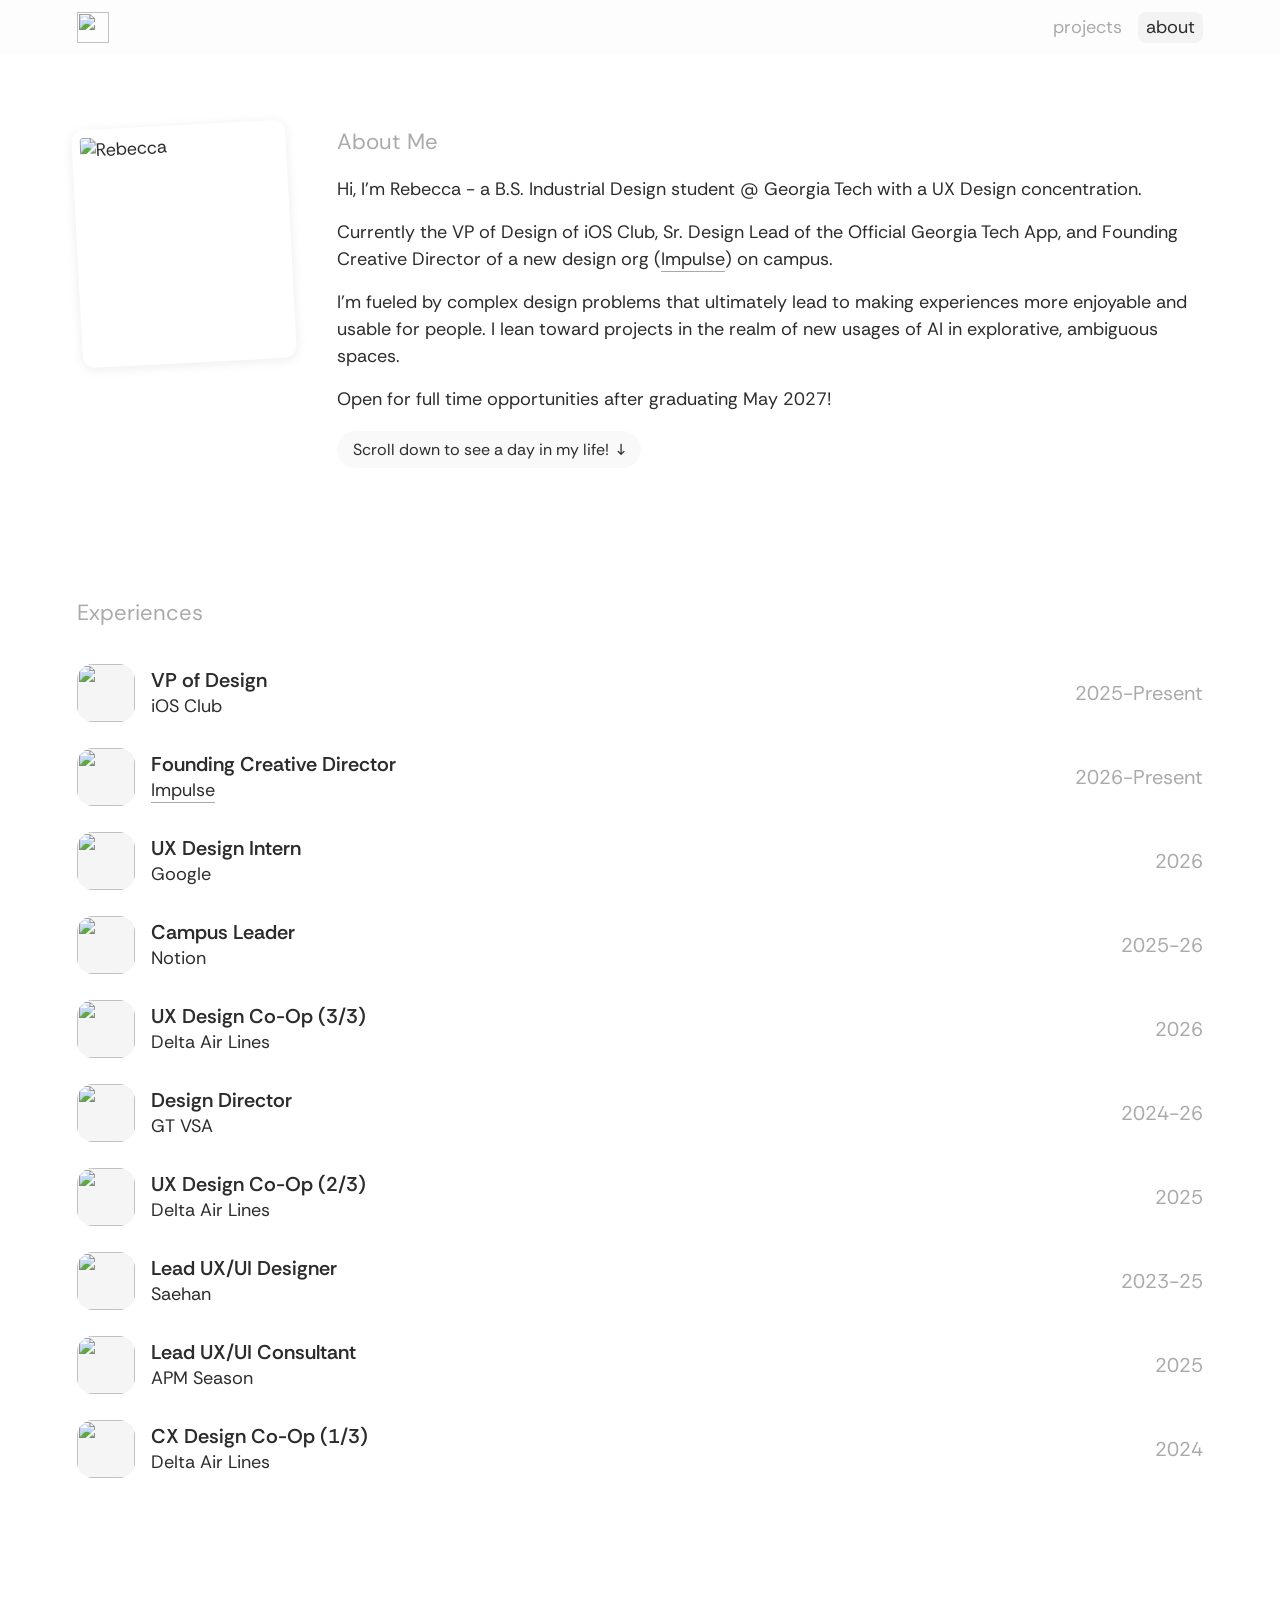
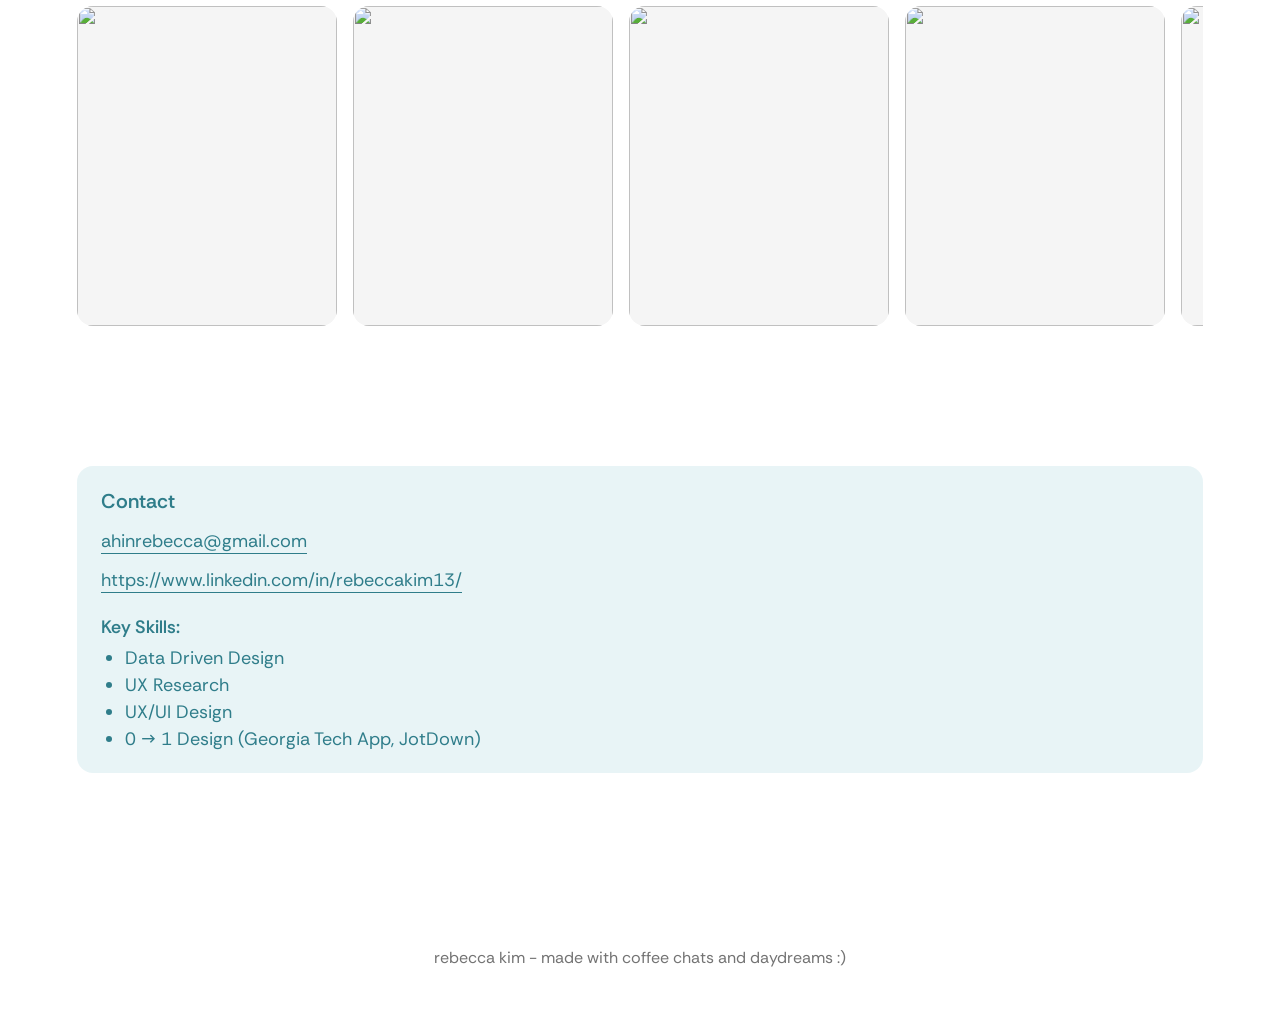
==== about.html @ 2a3395dc "Shared design system: DESIGN.md, projects.js, case study polish - DESIGN.md documents tokens, compon" ====
<!doctype html>
<html lang="en">
<head>
  <meta charset="utf-8">
  <meta name="viewport" content="width=device-width, initial-scale=1">
  <title>About — Rebecca Kim</title>
  <meta name="description" content="About Rebecca Kim, a B.S. Industrial Design student at Georgia Tech with a UX Design concentration.">
  <link rel="preconnect" href="https://fonts.googleapis.com">
  <link rel="preconnect" href="https://fonts.gstatic.com" crossorigin>
  <link href="https://fonts.googleapis.com/css2?family=Rethink+Sans:wght@400;600&display=swap" rel="stylesheet">
  <link rel="icon" type="image/png" href="assets/images/favicon.png">
  <link rel="apple-touch-icon" href="assets/images/apple-touch-icon.png">
  <link rel="stylesheet" href="styles.css">
</head>
<body>
  <div class="page">
    <header class="nav">
      <div class="nav__inner">
        <a class="nav__logo" href="index.html" aria-label="Rebecca Kim, home">
          <img src="https://framerusercontent.com/images/XBsXSZw0ROfDt5HvyOhJeNhivo.png" alt="" width="32" height="31">
        </a>
        <nav aria-label="Primary">
          <ul class="nav__links">
            <li><a href="index.html#work">projects</a></li>
            <li><a href="about.html" aria-current="page">about</a></li>
          </ul>
        </nav>
      </div>
    </header>

    <main class="about container">
      <section class="about__intro">
        <figure class="polaroid">
          <img src="https://framerusercontent.com/images/y9ohW9xRHXg3n1Er9cd0fUKkvY.jpeg?scale-down-to=512" alt="Rebecca" width="198" height="222">
        </figure>
        <div class="about__text">
          <h1 class="eyebrow">About Me</h1>
          <div>
            <p>Hi, I'm Rebecca - a B.S. Industrial Design student @ Georgia Tech with a UX Design concentration.</p>
            <p>Currently the VP of Design of iOS Club, Sr. Design Lead of the Official Georgia Tech App, and Founding Creative Director of a new design org (<a href="https://www.linkedin.com/company/impulsegt/" target="_blank" rel="noopener">Impulse</a>) on campus.</p>
            <p>I'm fueled by complex design problems that ultimately lead to making experiences more enjoyable and usable for people. I lean toward projects in the realm of new usages of AI in explorative, ambiguous spaces.</p>
            <p>Open for full time opportunities after graduating May 2027!</p>
          </div>
          <a class="button" href="#day-in-life">Scroll down to see a day in my life! <span aria-hidden="true">↓</span></a>
        </div>
      </section>

      <section class="experiences" aria-labelledby="exp-title">
        <h2 class="eyebrow" id="exp-title">Experiences</h2>
        <ul>
          <li class="exp">
            <div class="exp__main">
              <img class="exp__logo" src="https://framerusercontent.com/images/70BlKTKE3ydlmJNklCCOYGgwbI.png?scale-down-to=256" alt="">
              <div><p class="exp__role">VP of Design</p><p class="exp__org">iOS Club</p></div>
            </div>
            <span class="exp__date">2025-Present</span>
          </li>
          <li class="exp">
            <div class="exp__main">
              <img class="exp__logo" src="https://framerusercontent.com/images/kFNToleYaRUHGmcXbuwetHbXNxs.png?scale-down-to=256" alt="">
              <div><p class="exp__role">Founding Creative Director</p><p class="exp__org"><a href="https://www.linkedin.com/company/impulsegt/" target="_blank" rel="noopener">Impulse</a></p></div>
            </div>
            <span class="exp__date">2026-Present</span>
          </li>
          <li class="exp">
            <div class="exp__main">
              <img class="exp__logo" src="https://framerusercontent.com/images/6eVKuMI6WCMFmQds8gMvXGkOw.png?scale-down-to=256" alt="">
              <div><p class="exp__role">UX Design Intern</p><p class="exp__org">Google</p></div>
            </div>
            <span class="exp__date">2026</span>
          </li>
          <li class="exp">
            <div class="exp__main">
              <img class="exp__logo" src="https://framerusercontent.com/images/wsQrAGjzXVJj0ZinyUL0kzwy4I8.png?scale-down-to=256" alt="">
              <div><p class="exp__role">Campus Leader</p><p class="exp__org">Notion</p></div>
            </div>
            <span class="exp__date">2025-26</span>
          </li>
          <li class="exp">
            <div class="exp__main">
              <img class="exp__logo" src="https://framerusercontent.com/images/eBHr0hqcK4Rluz2xVKWvNsyj7ao.png?scale-down-to=256" alt="">
              <div><p class="exp__role">UX Design Co-Op (3/3)</p><p class="exp__org">Delta Air Lines</p></div>
            </div>
            <span class="exp__date">2026</span>
          </li>
          <li class="exp">
            <div class="exp__main">
              <img class="exp__logo" src="https://framerusercontent.com/images/XuoQHkozoSWG7p3ABhR650bPGU.png?scale-down-to=256" alt="">
              <div><p class="exp__role">Design Director</p><p class="exp__org">GT VSA</p></div>
            </div>
            <span class="exp__date">2024-26</span>
          </li>
          <li class="exp">
            <div class="exp__main">
              <img class="exp__logo" src="https://framerusercontent.com/images/eBHr0hqcK4Rluz2xVKWvNsyj7ao.png?scale-down-to=256" alt="">
              <div><p class="exp__role">UX Design Co-Op (2/3)</p><p class="exp__org">Delta Air Lines</p></div>
            </div>
            <span class="exp__date">2025</span>
          </li>
          <li class="exp">
            <div class="exp__main">
              <img class="exp__logo" src="https://framerusercontent.com/images/1rfb194M3nihy2h2GABj5ya7Ts.png?scale-down-to=256" alt="">
              <div><p class="exp__role">Lead UX/UI Designer</p><p class="exp__org">Saehan</p></div>
            </div>
            <span class="exp__date">2023-25</span>
          </li>
          <li class="exp">
            <div class="exp__main">
              <img class="exp__logo" src="https://framerusercontent.com/images/z1178emxqWOEN9DNingVRxkypI.png?scale-down-to=256" alt="">
              <div><p class="exp__role">Lead UX/UI Consultant</p><p class="exp__org">APM Season</p></div>
            </div>
            <span class="exp__date">2025</span>
          </li>
          <li class="exp">
            <div class="exp__main">
              <img class="exp__logo" src="https://framerusercontent.com/images/eBHr0hqcK4Rluz2xVKWvNsyj7ao.png?scale-down-to=256" alt="">
              <div><p class="exp__role">CX Design Co-Op (1/3)</p><p class="exp__org">Delta Air Lines</p></div>
            </div>
            <span class="exp__date">2024</span>
          </li>
        </ul>
      </section>

      <section class="life" id="day-in-life" aria-label="A day in my life">
        <div class="life__strip" tabindex="0" role="group" aria-label="Photos from a day in my life">
          <img src="https://framerusercontent.com/images/18H8wS7YmR68CNRlAGMmx2eP4Fg.jpg?scale-down-to=512" alt="" loading="lazy">
          <img src="https://framerusercontent.com/images/uJRLXQD04hEh5dAMK3tw1twkfM.jpg?scale-down-to=512" alt="" loading="lazy">
          <img src="https://framerusercontent.com/images/TndrQvmIZlucp9RM9jmdUYzDNw.jpg?scale-down-to=512" alt="" loading="lazy">
          <img src="https://framerusercontent.com/images/PWVy8u7dDQx7FLiJnNgm79QBY.jpg?scale-down-to=512" alt="" loading="lazy">
          <img src="https://framerusercontent.com/images/UomrsIgkvx9oy2ygeUFKwm2o3K4.jpg?scale-down-to=512" alt="" loading="lazy">
          <img src="https://framerusercontent.com/images/NxGORJ8ilSqSblQ1f81v9nLsMc.jpg?scale-down-to=512" alt="" loading="lazy">
          <img src="https://framerusercontent.com/images/mBVhoBRy7ScnXDvm6bH3IaAfrHY.jpg?scale-down-to=512" alt="" loading="lazy">
          <img src="https://framerusercontent.com/images/BNz6TUyFw8vs03XsracgMjwpHRE.jpg?scale-down-to=512" alt="" loading="lazy">
          <img src="https://framerusercontent.com/images/hFF1vz2aQjY8RWn8q4akLiOKg.jpg?scale-down-to=512" alt="" loading="lazy">
          <img src="https://framerusercontent.com/images/E4bLpVvu1w4BmHiv9GD90fAOgc.jpg?scale-down-to=512" alt="" loading="lazy">
        </div>
      </section>

      <section class="contact" aria-labelledby="contact-title">
        <h2 id="contact-title">Contact</h2>
        <p><a href="mailto:ahinrebecca@gmail.com">ahinrebecca@gmail.com</a></p>
        <p><a href="https://www.linkedin.com/in/rebeccakim13/" target="_blank" rel="noopener">https://www.linkedin.com/in/rebeccakim13/</a></p>
        <div class="contact__skills">
          <strong>Key Skills:</strong>
          <ul>
            <li>Data Driven Design</li>
            <li>UX Research</li>
            <li>UX/UI Design</li>
            <li>0 → 1 Design (Georgia Tech App, JotDown)</li>
          </ul>
        </div>
      </section>
    </main>

    <footer class="footer">rebecca kim - made with coffee chats and daydreams :)</footer>
  </div>
</body>
</html>
---- styles.css ----
/* kimrebecca.com — static rebuild
   Design tokens carried over from the Framer design system. */

:root {
  /* neutrals */
  --primary: rgb(44, 44, 44);
  --secondary: rgb(115, 115, 115);
  --disabled: rgb(170, 170, 170);
  --surface: #f5f5f5;
  --card: rgba(179, 179, 179, 0.08);
  --divider: rgb(235, 235, 235);
  --white: #fff;

  /* brand */
  --teal: #71bbc7;
  --teal-dark: rgb(47, 125, 138);
  --teal-tint: rgba(113, 187, 199, 0.16);
  --pink: rgb(255, 171, 208);

  /* type scale (desktop) */
  --fs-display: 80px;
  --fs-title: 27px;
  --fs-sub: 22px;
  --fs-card-title: 24px;
  --fs-body-lg: 20px;
  --fs-body: 18px;
  --fs-small: 16px;
  --fs-label: 14px;

  /* spacing (4px scale) */
  --s-1: 4px;
  --s-2: 8px;
  --s-3: 12px;
  --s-4: 16px;
  --s-6: 24px;
  --s-8: 32px;
  --s-10: 40px;
  --s-16: 64px;
  --s-32: 128px;

  --radius-sm: 4px;
  --radius-md: 8px;
  --radius-lg: 16px;

  --ease: cubic-bezier(0, 0, 0.2, 1);
  --nav-h: 72px;

  /* One content width shared by the nav and every section, so edges line up
     and the case study thumbnails keep growing on large screens. */
  --content-w: min(88%, 1600px);
}

@media (max-width: 1199px) {
  :root {
    --fs-display: 56px;
    --fs-title: 24px;
    --fs-sub: 20px;
    --fs-card-title: 20px;
    --fs-body-lg: 18px;
    --fs-body: 16px;
    --fs-small: 14px;
    --fs-label: 12px;
    --s-32: 112px;
    --nav-h: 66px;
  }
}

@media (max-width: 809px) {
  :root {
    --fs-display: 40px;
    --fs-title: 22px;
    --fs-sub: 18px;
    --fs-card-title: 18px;
    --fs-body-lg: 16px;
    --fs-body: 14px;
    --fs-small: 12px;
    --fs-label: 12px;
    --s-32: 96px;
    --nav-h: 60px;
  }
}

*,
*::before,
*::after {
  box-sizing: border-box;
}

html {
  scroll-behavior: smooth;
  scroll-padding-top: calc(var(--nav-h) + 16px);
  -webkit-text-size-adjust: 100%;
}

body {
  margin: 0;
  background: var(--white);
  color: var(--primary);
  font-family: "Rethink Sans", system-ui, -apple-system, "Segoe UI", sans-serif;
  font-size: var(--fs-body);
  font-weight: 400;
  line-height: 1.5;
  -webkit-font-smoothing: antialiased;
  overflow-x: clip;
}

.sr-only {
  position: absolute;
  width: 1px;
  height: 1px;
  padding: 0;
  margin: -1px;
  overflow: hidden;
  clip: rect(0 0 0 0);
  white-space: nowrap;
  border: 0;
}

img {
  display: block;
  max-width: 100%;
}

a {
  color: inherit;
  text-decoration: none;
}

h1,
h2,
h3,
p {
  margin: 0;
}

:focus-visible {
  outline: 2px solid var(--teal-dark);
  outline-offset: 3px;
  border-radius: var(--radius-sm);
}

/* ---------- page frame ---------- */

.page {
  width: 100%;
  margin: 0 auto;
  min-height: 100vh;
  display: flex;
  flex-direction: column;
}

.container {
  width: var(--content-w);
  margin: 0 auto;
}

@media (max-width: 809px) {
  :root {
    --content-w: 90%;
  }
}

/* ---------- nav ---------- */

.nav {
  position: sticky;
  top: 0;
  z-index: 10;
  width: 100%;
  background: rgba(252, 252, 252, 0.57);
  -webkit-backdrop-filter: blur(12px);
  backdrop-filter: blur(12px);
}

.nav__inner {
  display: flex;
  align-items: center;
  justify-content: space-between;
  width: var(--content-w);
  margin: 0 auto;
  padding: 12px 0;
}

.nav__logo {
  display: flex;
  align-items: center;
  gap: var(--s-4);
}

.nav__logo img {
  width: 32px;
  height: 31px;
}

.nav__links {
  display: flex;
  align-items: center;
  gap: var(--s-2);
  margin: 0;
  padding: 0;
  list-style: none;
  font-size: var(--fs-body);
}

.nav__links a {
  display: inline-block;
  color: var(--disabled);
  padding: 2px var(--s-2);
  border-radius: var(--radius-md);
  transition: background-color 0.2s var(--ease), color 0.2s var(--ease);
}

.nav__links a:hover {
  color: var(--primary);
}

.nav__links a[aria-current="page"] {
  color: var(--primary);
  background: rgba(0, 0, 0, 0.04);
}

@media (max-width: 809px) {
  .nav__links {
    gap: var(--s-1);
  }
}

/* ---------- shared bits ---------- */

.eyebrow {
  font-size: var(--fs-sub);
  color: var(--disabled);
  font-weight: 400;
}

.tags {
  display: flex;
  flex-wrap: wrap;
  gap: var(--s-2);
}

.tag {
  display: inline-flex;
  align-items: center;
  height: 29px;
  padding: 0 var(--s-3);
  border-radius: 999px;
  background: var(--card);
  color: var(--secondary);
  font-size: var(--fs-small);
  line-height: 1;
  white-space: nowrap;
}

.tag--teal {
  background: var(--teal-tint);
  color: var(--teal-dark);
}

.icon-link {
  display: inline-flex;
  color: var(--primary);
  transition: color 0.2s var(--ease), transform 0.2s var(--ease);
}

.icon-link:hover {
  color: var(--teal-dark);
  transform: translateY(-2px);
}

.button {
  display: inline-flex;
  align-items: center;
  gap: var(--s-2);
  height: 37px;
  padding: 0 var(--s-4);
  border-radius: 999px;
  background: var(--card);
  color: var(--primary);
  font-size: var(--fs-small);
  border: 0;
  cursor: pointer;
  transition: background 0.2s var(--ease);
}

.button:hover {
  background: var(--divider);
}

/* Back pill: quieter text, used at the top of every case study. */
.button--back {
  align-self: flex-start;
  color: var(--secondary);
}

.button--back:hover {
  color: var(--primary);
}

/* ---------- home ---------- */

.hero {
  padding-top: var(--s-4);
  display: flex;
  flex-direction: column;
  gap: var(--s-3);
}

/* Full-bleed: break out of the container to span the whole viewport. */
.hero__signature {
  width: 100vw;
  max-width: none;
  height: auto;
  margin-left: calc(50% - 50vw);
}

.hero__line {
  min-height: 1.3em;
  font-size: 28px;
  line-height: 1.2;
  letter-spacing: 0.1px;
  color: rgb(61, 71, 82);
}

.hero__cursor {
  display: inline-block;
  width: 2px;
  height: 1em;
  margin-left: 4px;
  vertical-align: text-bottom;
  background: rgba(82, 82, 82, 0.48);
  animation: blink 1s steps(1) infinite;
}

@keyframes blink {
  50% {
    opacity: 0;
  }
}

.hero__tagline {
  font-size: 17px;
  font-weight: 400;
}

.hero__org {
  text-decoration: underline dotted;
  text-underline-offset: 4px;
}

.hero__meta {
  display: flex;
  align-items: center;
  justify-content: space-between;
  gap: var(--s-6);
}

.hero__social {
  display: flex;
  align-items: center;
  gap: var(--s-8);
}

@media (max-width: 1199px) {
  .hero__line {
    font-size: 24px;
  }
}

@media (max-width: 809px) {
  .hero {
    padding-top: var(--s-2);
  }
  .hero__line {
    font-size: 20px;
  }
}

.work {
  padding: var(--s-10) 0 var(--s-32);
  display: flex;
  flex-direction: column;
  gap: var(--s-8);
}

.work__grid {
  display: grid;
  grid-template-columns: repeat(2, minmax(0, 1fr));
  gap: var(--s-10) var(--s-6);
}

@media (max-width: 809px) {
  .work__grid {
    grid-template-columns: 1fr;
  }
}

.card {
  display: flex;
  flex-direction: column;
  gap: var(--s-4);
}

.card__media {
  position: relative;
  aspect-ratio: 1.61;
  overflow: hidden;
  border-radius: var(--radius-lg);
  border: 1px solid var(--divider);
  background: var(--surface);
}

.card__media img {
  width: 100%;
  height: 100%;
  object-fit: cover;
  transition: transform 0.3s var(--ease);
}

a.card:hover .card__media img {
  transform: scale(1.02);
}

.card__badge {
  position: absolute;
  left: var(--s-3);
  bottom: var(--s-3);
  height: 40px;
  width: auto;
  border-radius: var(--radius-md);
}

.card__body {
  display: flex;
  flex-direction: column;
  gap: var(--s-3);
}

.card__title {
  font-size: var(--fs-card-title);
  font-weight: 600;
  line-height: 1.25;
}

.card__desc {
  font-size: var(--fs-body);
  color: var(--secondary);
}

/* the empty placeholder card is intentionally blank */
.card--empty .card__media {
  background: var(--surface);
}

.footer {
  margin-top: auto;
  padding: var(--s-10) var(--s-4);
  text-align: center;
  font-size: var(--fs-small);
  color: var(--secondary);
}

/* ---------- about ---------- */

.about {
  padding: 70px 0 133px;
  display: flex;
  flex-direction: column;
  gap: var(--s-32);
}

.about__intro {
  display: flex;
  align-items: flex-start;
  gap: 46px;
}

.polaroid {
  margin: 0;
  flex: none;
  display: flex;
  flex-direction: column;
  gap: 8px;
  padding: 8px;
  border-radius: 12px;
  background: var(--white);
  box-shadow: 0 2px 12px rgba(0, 0, 0, 0.08);
  transform: rotate(-3deg);
}

.polaroid img {
  width: 198px;
  height: 222px;
  object-fit: cover;
  border-radius: var(--radius-sm);
}

.about__text {
  display: flex;
  flex-direction: column;
  gap: 18px;
  flex: 1;
  min-width: 0;
}

.about__text p + p {
  margin-top: var(--s-4);
}

.about__text a:not(.button) {
  border-bottom: 1px solid var(--disabled);
}

.about__text a:not(.button):hover {
  border-color: var(--primary);
}

.about__text .button {
  align-self: flex-start;
}

@media (max-width: 809px) {
  .about {
    padding-top: var(--s-10);
  }
  .about__intro {
    flex-direction: column;
    gap: var(--s-8);
  }
  .polaroid {
    align-self: center;
  }
}

.experiences {
  display: flex;
  flex-direction: column;
  gap: 35px;
}

.experiences ul {
  list-style: none;
  margin: 0;
  padding: 0;
  display: flex;
  flex-direction: column;
  gap: 26px;
}

.exp {
  display: flex;
  align-items: center;
  justify-content: space-between;
  gap: var(--s-6);
}

.exp__main {
  display: flex;
  align-items: center;
  gap: var(--s-4);
  min-width: 0;
}

.exp__logo {
  flex: none;
  width: 58px;
  height: 58px;
  border-radius: var(--radius-lg);
  object-fit: cover;
  background: var(--surface);
}

.exp__role {
  font-size: var(--fs-body-lg);
  font-weight: 600;
  line-height: 1.3;
}

.exp__org {
  font-size: var(--fs-body);
}

.exp__org a {
  border-bottom: 1px solid var(--disabled);
}

.exp__date {
  flex: none;
  font-size: var(--fs-body-lg);
  color: var(--disabled);
}

@media (max-width: 809px) {
  .exp {
    align-items: flex-start;
  }
  .exp__logo {
    width: 44px;
    height: 44px;
    border-radius: var(--radius-md);
  }
}

.life {
  display: flex;
  flex-direction: column;
  gap: var(--s-6);
}

.life__strip {
  display: flex;
  gap: var(--s-4);
  overflow-x: auto;
  scroll-snap-type: x proximity;
  padding-bottom: var(--s-3);
  scrollbar-width: thin;
}

.life__strip img {
  flex: none;
  width: 260px;
  height: 320px;
  object-fit: cover;
  border-radius: var(--radius-lg);
  scroll-snap-align: start;
  background: var(--surface);
}

.contact {
  display: flex;
  flex-direction: column;
  gap: var(--s-3);
  padding: 20px var(--s-6);
  border-radius: var(--radius-lg);
  background: var(--teal-tint);
  color: var(--teal-dark);
}

.contact h2 {
  font-size: var(--fs-body-lg);
  font-weight: 600;
}

.contact a {
  border-bottom: 1px solid currentColor;
}

.contact__skills {
  margin-top: var(--s-2);
}

.contact__skills strong {
  font-weight: 600;
}

.contact__skills ul {
  margin: var(--s-1) 0 0;
  padding-left: var(--s-6);
}

@media (prefers-reduced-motion: reduce) {
  *,
  *::before,
  *::after {
    animation-duration: 0.01ms !important;
    transition-duration: 0.01ms !important;
    scroll-behavior: auto !important;
  }
}
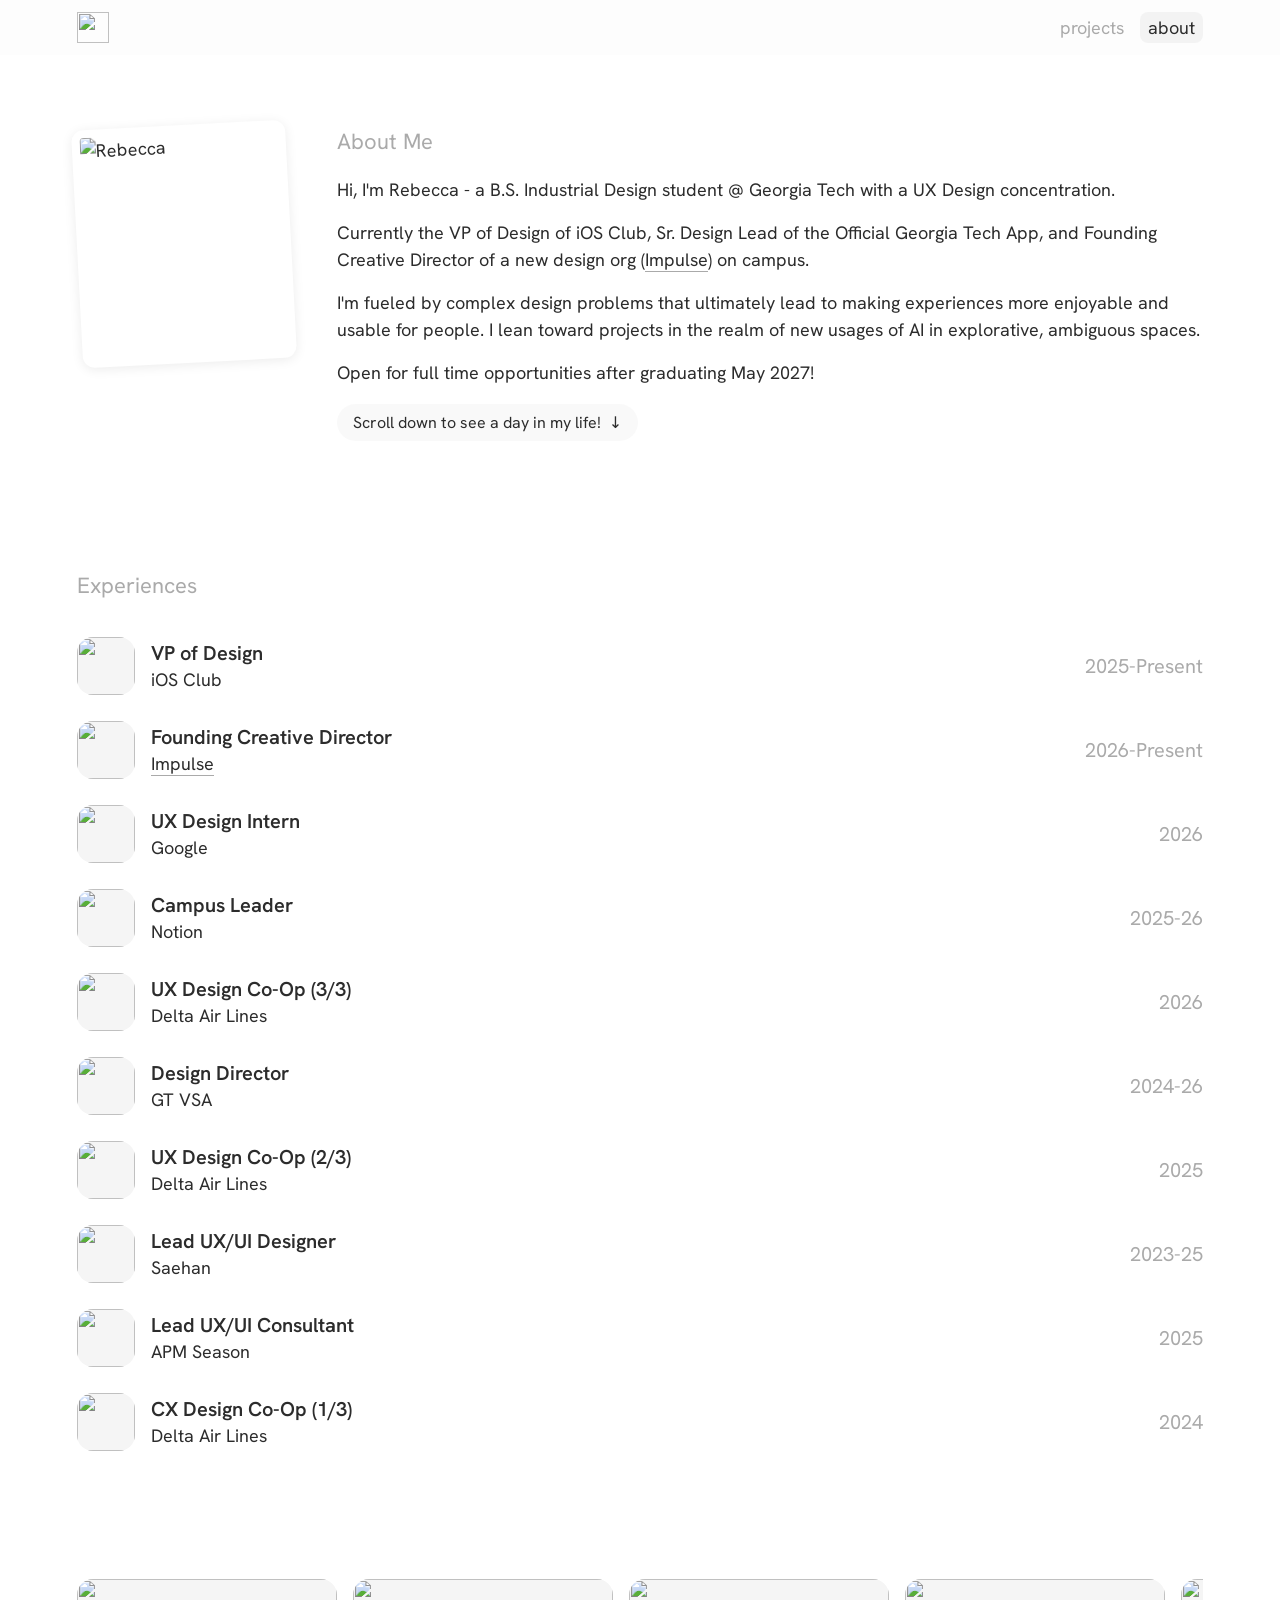
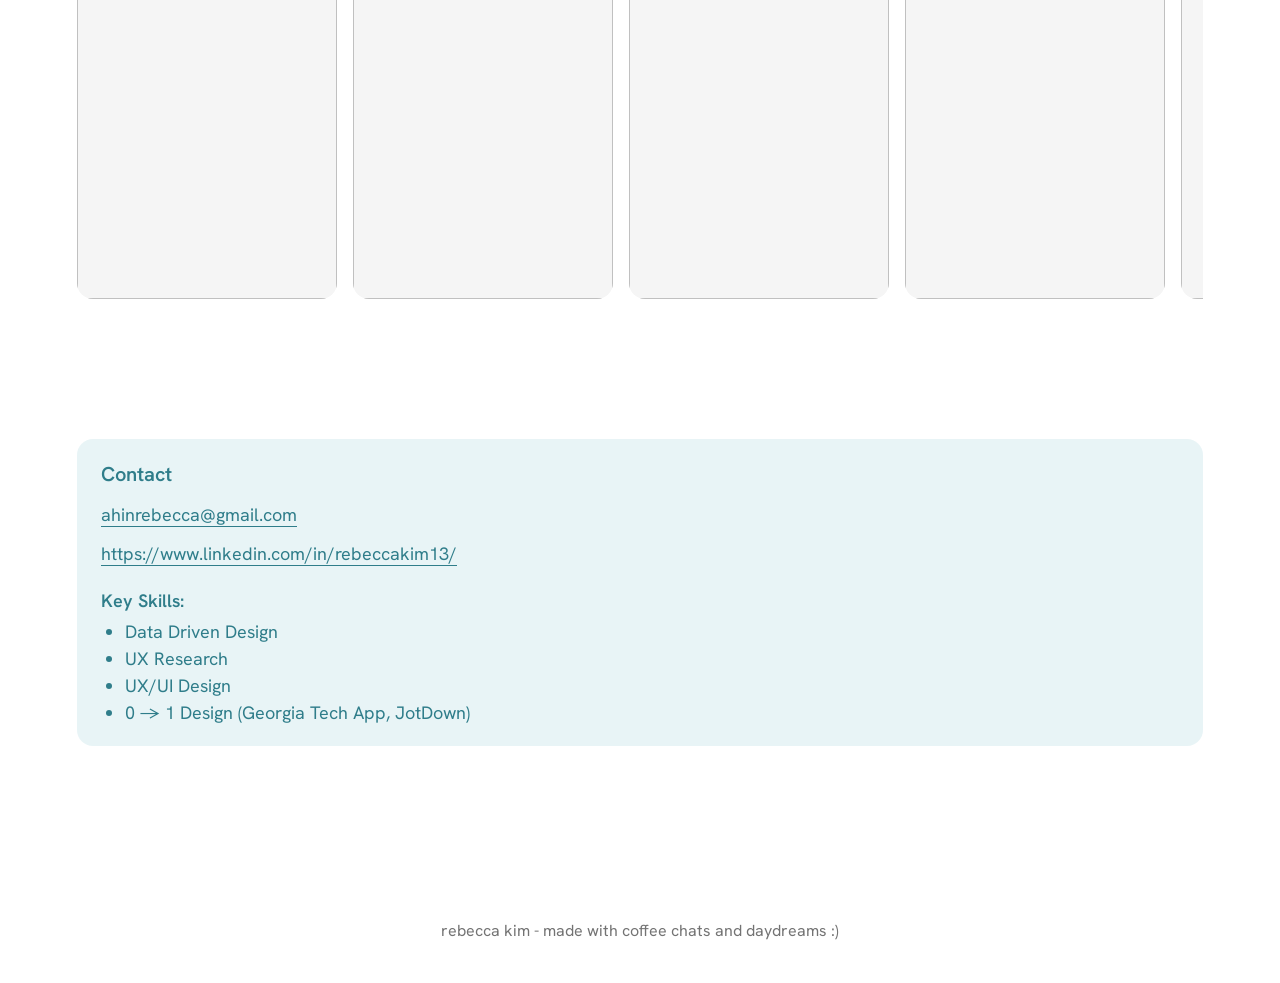
==== commit a0eebccd: "Switch site font to Hanken Grotesk; lighter edge-to-edge suggestions band - Hanken Grotesk (400/600)" ====
--- a/about.html
+++ b/about.html
@@ -7,7 +7,7 @@
   <meta name="description" content="About Rebecca Kim, a B.S. Industrial Design student at Georgia Tech with a UX Design concentration.">
   <link rel="preconnect" href="https://fonts.googleapis.com">
   <link rel="preconnect" href="https://fonts.gstatic.com" crossorigin>
-  <link href="https://fonts.googleapis.com/css2?family=Rethink+Sans:wght@400;600&display=swap" rel="stylesheet">
+  <link href="https://fonts.googleapis.com/css2?family=Hanken+Grotesk:wght@400;600&display=swap" rel="stylesheet">
   <link rel="icon" type="image/png" href="assets/images/favicon.png">
   <link rel="apple-touch-icon" href="assets/images/apple-touch-icon.png">
   <link rel="stylesheet" href="styles.css">
--- a/styles.css
+++ b/styles.css
@@ -96,7 +96,7 @@
   margin: 0;
   background: var(--white);
   color: var(--primary);
-  font-family: "Rethink Sans", system-ui, -apple-system, "Segoe UI", sans-serif;
+  font-family: "Hanken Grotesk", system-ui, -apple-system, "Segoe UI", sans-serif;
   font-size: var(--fs-body);
   font-weight: 400;
   line-height: 1.5;
@@ -447,6 +447,33 @@
   color: var(--secondary);
 }
 
+/* Row card: small thumbnail left, title + tags right (no description).
+   Used for "Other case studies" at the end of each case study. */
+.card--row {
+  display: grid;
+  grid-template-columns: 160px minmax(0, 1fr);
+  align-items: center;
+  gap: var(--s-4);
+}
+
+.card--row .card__media {
+  border-radius: var(--radius-md);
+}
+
+.card--row .card__body {
+  gap: var(--s-2);
+}
+
+.card--row .card__title {
+  font-size: var(--fs-body);
+}
+
+@media (max-width: 809px) {
+  .card--row {
+    grid-template-columns: 112px minmax(0, 1fr);
+  }
+}
+
 /* the empty placeholder card is intentionally blank */
 .card--empty .card__media {
   background: var(--surface);
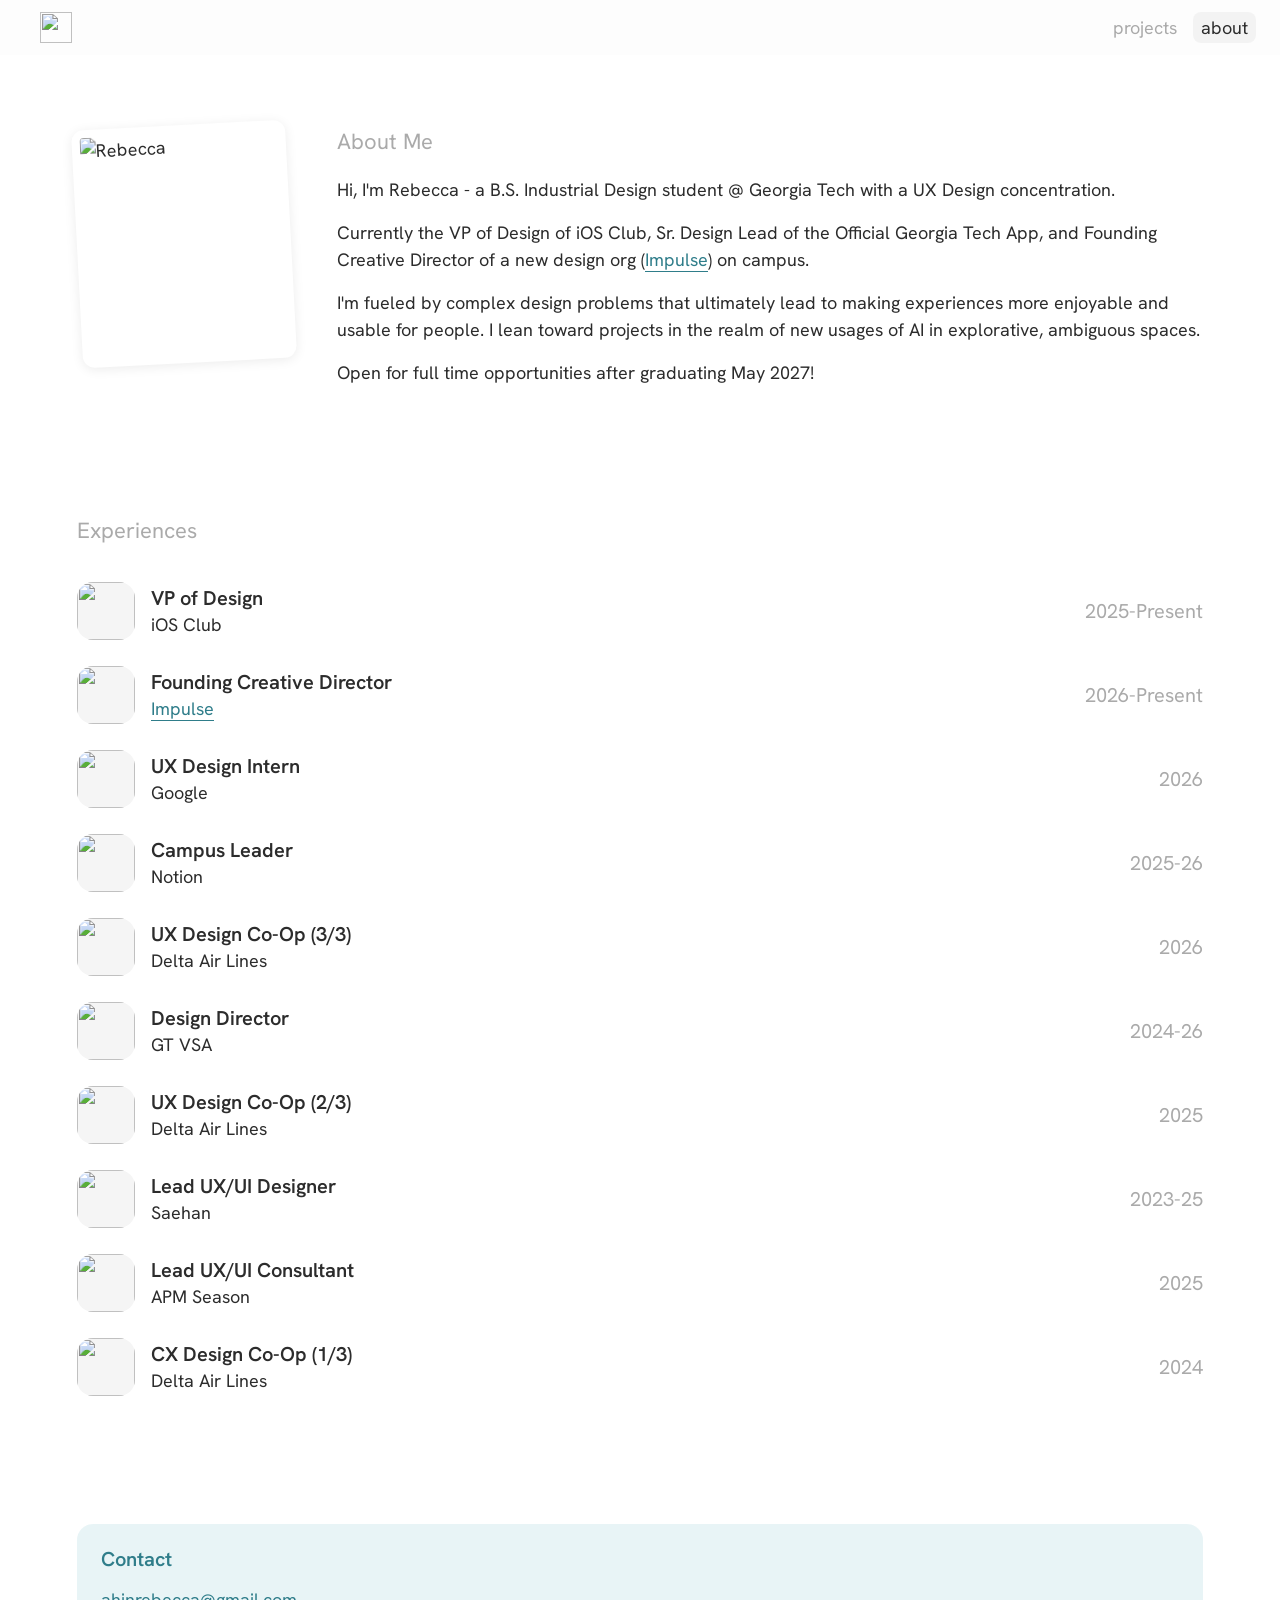
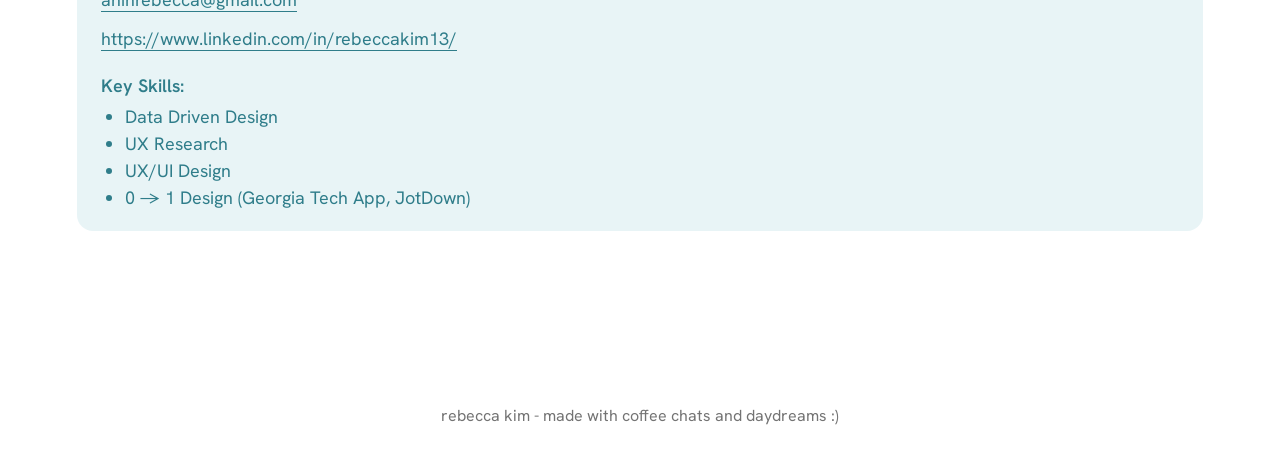
==== commit a20b4178: "About: remove photo carousel, make inline links teal Co-Authored-By: Claude Sonnet 5.5 <noreply@anth" ====
--- a/about.html
+++ b/about.html
@@ -7,7 +7,7 @@
   <meta name="description" content="About Rebecca Kim, a B.S. Industrial Design student at Georgia Tech with a UX Design concentration.">
   <link rel="preconnect" href="https://fonts.googleapis.com">
   <link rel="preconnect" href="https://fonts.gstatic.com" crossorigin>
-  <link href="https://fonts.googleapis.com/css2?family=Hanken+Grotesk:wght@400;600&display=swap" rel="stylesheet">
+  <link href="https://fonts.googleapis.com/css2?family=Hanken+Grotesk:wght@400;500;600&display=swap" rel="stylesheet">
   <link rel="icon" type="image/png" href="assets/images/favicon.png">
   <link rel="apple-touch-icon" href="assets/images/apple-touch-icon.png">
   <link rel="stylesheet" href="styles.css">
@@ -41,7 +41,6 @@
             <p>I'm fueled by complex design problems that ultimately lead to making experiences more enjoyable and usable for people. I lean toward projects in the realm of new usages of AI in explorative, ambiguous spaces.</p>
             <p>Open for full time opportunities after graduating May 2027!</p>
           </div>
-          <a class="button" href="#day-in-life">Scroll down to see a day in my life! <span aria-hidden="true">↓</span></a>
         </div>
       </section>
 
@@ -121,21 +120,6 @@
         </ul>
       </section>
 
-      <section class="life" id="day-in-life" aria-label="A day in my life">
-        <div class="life__strip" tabindex="0" role="group" aria-label="Photos from a day in my life">
-          <img src="https://framerusercontent.com/images/18H8wS7YmR68CNRlAGMmx2eP4Fg.jpg?scale-down-to=512" alt="" loading="lazy">
-          <img src="https://framerusercontent.com/images/uJRLXQD04hEh5dAMK3tw1twkfM.jpg?scale-down-to=512" alt="" loading="lazy">
-          <img src="https://framerusercontent.com/images/TndrQvmIZlucp9RM9jmdUYzDNw.jpg?scale-down-to=512" alt="" loading="lazy">
-          <img src="https://framerusercontent.com/images/PWVy8u7dDQx7FLiJnNgm79QBY.jpg?scale-down-to=512" alt="" loading="lazy">
-          <img src="https://framerusercontent.com/images/UomrsIgkvx9oy2ygeUFKwm2o3K4.jpg?scale-down-to=512" alt="" loading="lazy">
-          <img src="https://framerusercontent.com/images/NxGORJ8ilSqSblQ1f81v9nLsMc.jpg?scale-down-to=512" alt="" loading="lazy">
-          <img src="https://framerusercontent.com/images/mBVhoBRy7ScnXDvm6bH3IaAfrHY.jpg?scale-down-to=512" alt="" loading="lazy">
-          <img src="https://framerusercontent.com/images/BNz6TUyFw8vs03XsracgMjwpHRE.jpg?scale-down-to=512" alt="" loading="lazy">
-          <img src="https://framerusercontent.com/images/hFF1vz2aQjY8RWn8q4akLiOKg.jpg?scale-down-to=512" alt="" loading="lazy">
-          <img src="https://framerusercontent.com/images/E4bLpVvu1w4BmHiv9GD90fAOgc.jpg?scale-down-to=512" alt="" loading="lazy">
-        </div>
-      </section>
-
       <section class="contact" aria-labelledby="contact-title">
         <h2 id="contact-title">Contact</h2>
         <p><a href="mailto:ahinrebecca@gmail.com">ahinrebecca@gmail.com</a></p>
--- a/styles.css
+++ b/styles.css
@@ -6,6 +6,7 @@
   --primary: rgb(44, 44, 44);
   --secondary: rgb(115, 115, 115);
   --disabled: rgb(170, 170, 170);
+  --faint: rgb(204, 204, 204);
   --surface: #f5f5f5;
   --card: rgba(179, 179, 179, 0.08);
   --divider: rgb(235, 235, 235);
@@ -43,11 +44,15 @@
   --radius-lg: 16px;
 
   --ease: cubic-bezier(0, 0, 0.2, 1);
-  --nav-h: 72px;
+  --nav-h: 55px; /* real nav height: 12px padding + 31px logo + 12px */
 
   /* One content width shared by the nav and every section, so edges line up
      and the case study thumbnails keep growing on large screens. */
   --content-w: min(88%, 1600px);
+
+  /* Page edges used by the nav, case studies and B: Linear home (from the Figma frame). */
+  --edge-l: 40px;
+  --edge-r: 24px;
 }
 
 @media (max-width: 1199px) {
@@ -61,7 +66,6 @@
     --fs-small: 14px;
     --fs-label: 12px;
     --s-32: 112px;
-    --nav-h: 66px;
   }
 }
 
@@ -76,7 +80,6 @@
     --fs-small: 12px;
     --fs-label: 12px;
     --s-32: 96px;
-    --nav-h: 60px;
   }
 }
 
@@ -157,6 +160,8 @@
 @media (max-width: 809px) {
   :root {
     --content-w: 90%;
+    --edge-l: 5%;
+    --edge-r: 5%;
   }
 }
 
@@ -176,9 +181,7 @@
   display: flex;
   align-items: center;
   justify-content: space-between;
-  width: var(--content-w);
-  margin: 0 auto;
-  padding: 12px 0;
+  padding: 12px var(--edge-r) 12px var(--edge-l);
 }
 
 .nav__logo {
@@ -211,7 +214,7 @@
 }
 
 .nav__links a:hover {
-  color: var(--primary);
+  color: var(--teal-dark);
 }
 
 .nav__links a[aria-current="page"] {
@@ -294,7 +297,7 @@
 }
 
 .button--back:hover {
-  color: var(--primary);
+  color: var(--teal-dark);
 }
 
 /* ---------- home ---------- */
@@ -395,6 +398,170 @@
   }
 }
 
+/* ---------- home layout switch ----------
+   <html data-home-layout="grid">   -> A: Grid   (signature, typewriter, 2-column cards)
+   <html data-home-layout="linear"> -> B: Linear (sticky intro left, stacked wide cards right) */
+
+[data-home-layout="linear"] .home-grid,
+[data-home-layout="grid"] .home-linear {
+  display: none;
+}
+
+/* ---------- B: Linear ----------
+   Matches Figma "linear" (node 98:7031, 1512px frame): page edges 40px left / 24px right,
+   370px intro column, 52px gap, project list fills the rest. */
+
+.home-linear {
+  display: grid;
+  grid-template-columns: minmax(0, 1fr);
+  gap: var(--s-10);
+  padding: 37px var(--edge-r) var(--s-32) var(--edge-l);
+}
+
+@media (min-width: 1000px) {
+  .home-linear {
+    grid-template-columns: 370px minmax(0, 1fr);
+    column-gap: 52px;
+  }
+  /* The intro stays put while the project list scrolls. */
+  .intro {
+    position: sticky;
+    top: calc(var(--nav-h) + 37px);
+    align-self: start;
+  }
+}
+
+@media (max-width: 809px) {
+  .home-linear {
+    padding: var(--s-6) var(--edge-r) var(--s-16) var(--edge-l);
+  }
+}
+
+.intro {
+  display: flex;
+  flex-direction: column;
+  gap: 56px;
+}
+
+.intro__top {
+  display: flex;
+  flex-direction: column;
+  gap: var(--s-2);
+}
+
+.intro__name {
+  font-size: 32px;
+  font-weight: 600;
+  line-height: 1.03;
+  letter-spacing: -0.05em;
+}
+
+.intro__bio {
+  font-size: 16px; /* same size and tracking as the roles */
+  letter-spacing: -0.01em;
+  color: var(--secondary);
+}
+
+.intro__roles {
+  margin: 0;
+  display: flex;
+  flex-direction: column;
+  gap: var(--s-8);
+  font-size: 16px;
+  letter-spacing: -0.01em;
+}
+
+.intro__group {
+  display: grid;
+  grid-template-columns: auto minmax(0, 1fr);
+  column-gap: var(--s-6);
+  row-gap: var(--s-2);
+}
+
+.intro__group dt {
+  grid-row: 1;
+  font-weight: 600;
+  color: var(--faint);
+}
+
+.intro__group dd {
+  grid-column: 2;
+  margin: 0;
+  text-align: right;
+  white-space: nowrap;
+  font-weight: 500;
+  color: var(--primary);
+}
+
+.intro__group a {
+  text-decoration: underline;
+  text-underline-offset: 3px;
+}
+
+@media (max-width: 999px) {
+  .intro {
+    gap: var(--s-8);
+  }
+  .intro__roles {
+    gap: var(--s-6);
+  }
+}
+
+.list__items {
+  display: flex;
+  flex-direction: column;
+  gap: var(--s-10);
+}
+
+/* Linear card: wide, short thumbnail (1026 x 334 in Figma); name + tags on one line;
+   description below. */
+.card--linear {
+  gap: var(--s-3);
+}
+
+.card--linear .card__media {
+  aspect-ratio: 1026 / 334;
+  border: 0;
+  border-radius: var(--radius-md);
+}
+
+.card--linear .card__body {
+  gap: var(--s-1);
+}
+
+.card__head {
+  display: flex;
+  align-items: flex-start;
+  justify-content: space-between;
+  flex-wrap: wrap;
+  gap: var(--s-2) var(--s-4);
+}
+
+.card--linear .card__title {
+  font-size: 24px;
+  font-weight: 500;
+  line-height: 1.3;
+  letter-spacing: -0.02em;
+}
+
+.card--linear .tag {
+  height: 32px;
+}
+
+.card--linear .card__desc {
+  font-size: 16px;
+  letter-spacing: -0.05em;
+}
+
+@media (max-width: 809px) {
+  .card--linear .card__media {
+    aspect-ratio: 2;
+  }
+  .card--linear .card__title {
+    font-size: var(--fs-card-title);
+  }
+}
+
 .card {
   display: flex;
   flex-direction: column;
@@ -421,6 +588,14 @@
   transform: scale(1.02);
 }
 
+.card__title {
+  transition: color 0.2s var(--ease);
+}
+
+a.card:hover .card__title {
+  color: var(--teal-dark);
+}
+
 .card__badge {
   position: absolute;
   left: var(--s-3);
@@ -449,18 +624,26 @@
 
 /* Row card: small thumbnail left, title + tags right (no description).
    Used for "Other case studies" at the end of each case study. */
+/* Every thumbnail is the same fixed size (16:9), with the text beside it. */
 .card--row {
   display: grid;
-  grid-template-columns: 160px minmax(0, 1fr);
-  align-items: center;
+  grid-template-columns: 136px minmax(0, 1fr);
+  align-items: start;
   gap: var(--s-4);
 }
 
 .card--row .card__media {
+  aspect-ratio: 16 / 9;
   border-radius: var(--radius-md);
 }
 
+.card--row .card__media img {
+  position: absolute;
+  inset: 0;
+}
+
 .card--row .card__body {
+  align-self: start;
   gap: var(--s-2);
 }
 
@@ -535,11 +718,17 @@
 }
 
 .about__text a:not(.button) {
-  border-bottom: 1px solid var(--disabled);
+  color: var(--teal-dark);
+  border-bottom: 1px solid var(--teal-dark);
+}
+
+.about__text a:not(.button) {
+  transition: color 0.2s var(--ease), border-color 0.2s var(--ease);
 }
 
 .about__text a:not(.button):hover {
-  border-color: var(--primary);
+  color: var(--teal);
+  border-color: var(--teal);
 }
 
 .about__text .button {
@@ -608,7 +797,14 @@
 }
 
 .exp__org a {
-  border-bottom: 1px solid var(--disabled);
+  color: var(--teal-dark);
+  border-bottom: 1px solid var(--teal-dark);
+  transition: color 0.2s var(--ease), border-color 0.2s var(--ease);
+}
+
+.exp__org a:hover {
+  color: var(--teal);
+  border-color: var(--teal);
 }
 
 .exp__date {
@@ -626,31 +822,6 @@
     height: 44px;
     border-radius: var(--radius-md);
   }
-}
-
-.life {
-  display: flex;
-  flex-direction: column;
-  gap: var(--s-6);
-}
-
-.life__strip {
-  display: flex;
-  gap: var(--s-4);
-  overflow-x: auto;
-  scroll-snap-type: x proximity;
-  padding-bottom: var(--s-3);
-  scrollbar-width: thin;
-}
-
-.life__strip img {
-  flex: none;
-  width: 260px;
-  height: 320px;
-  object-fit: cover;
-  border-radius: var(--radius-lg);
-  scroll-snap-align: start;
-  background: var(--surface);
 }
 
 .contact {
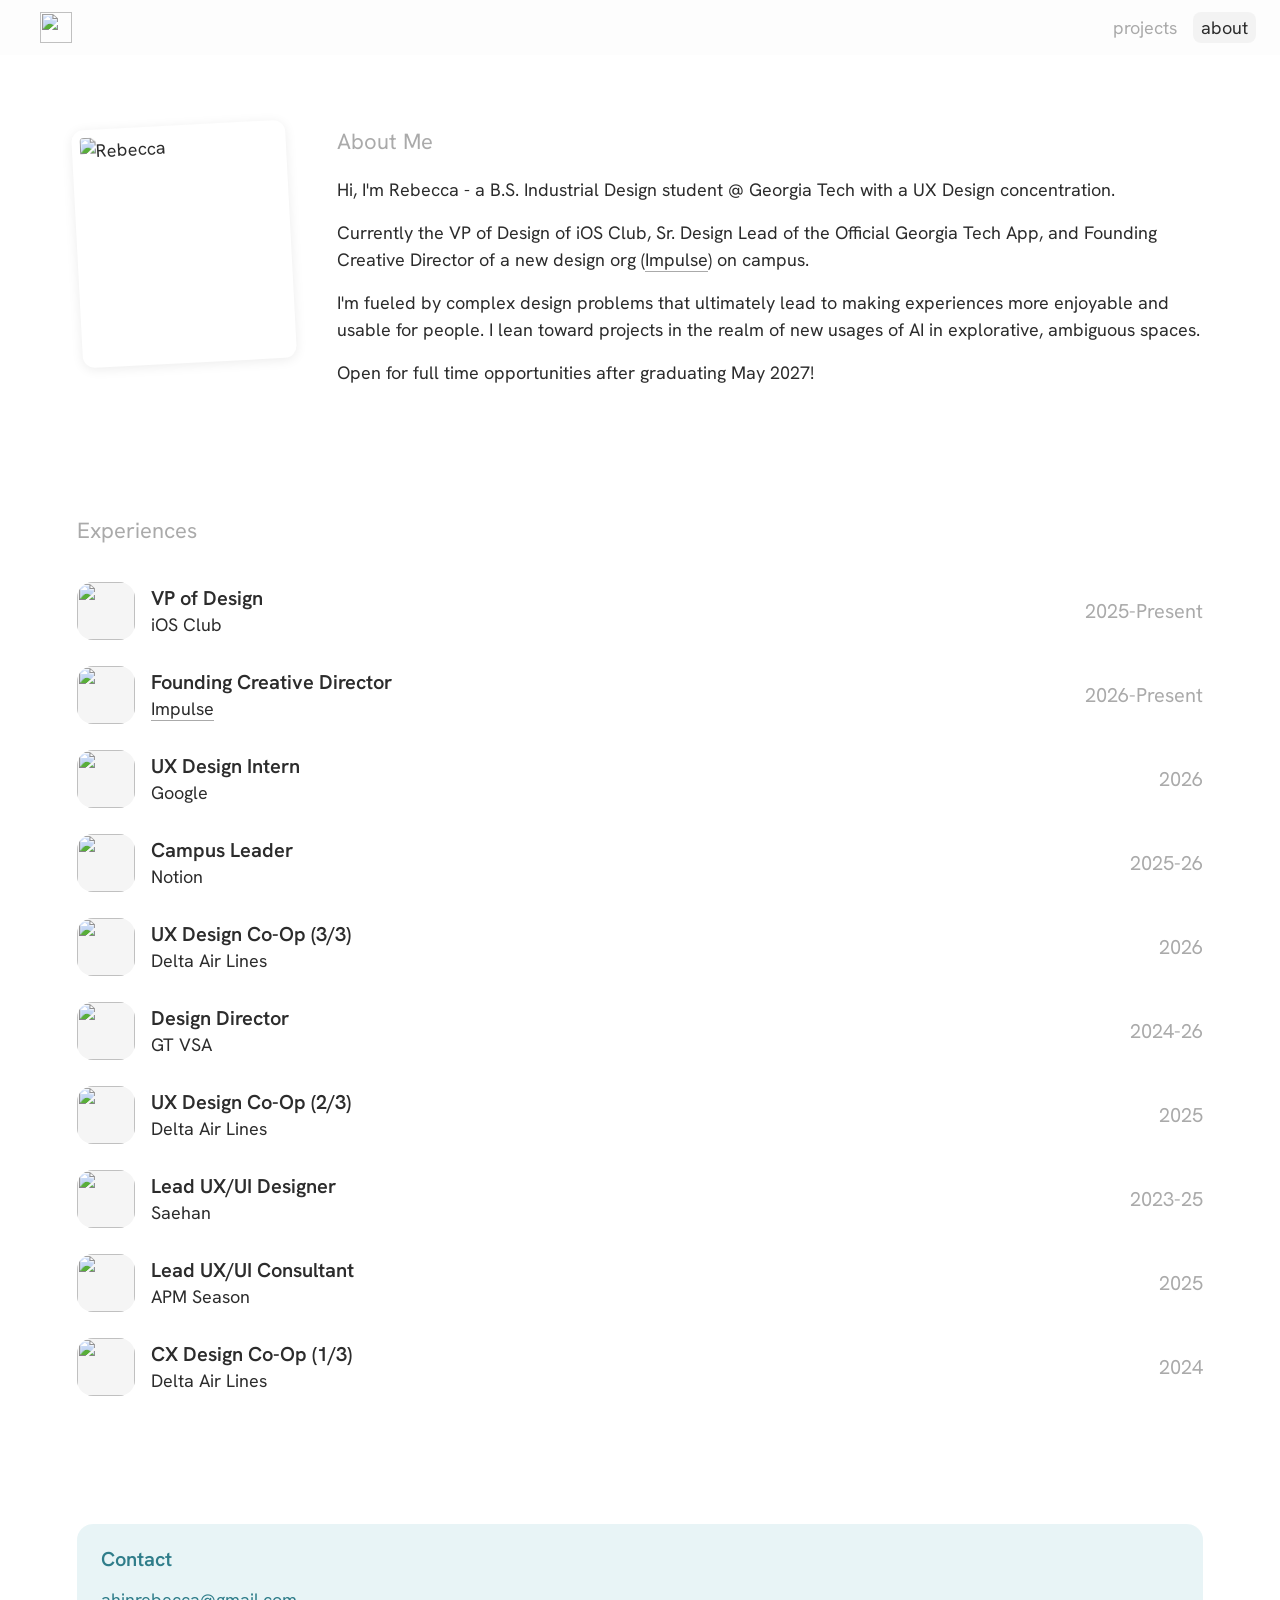
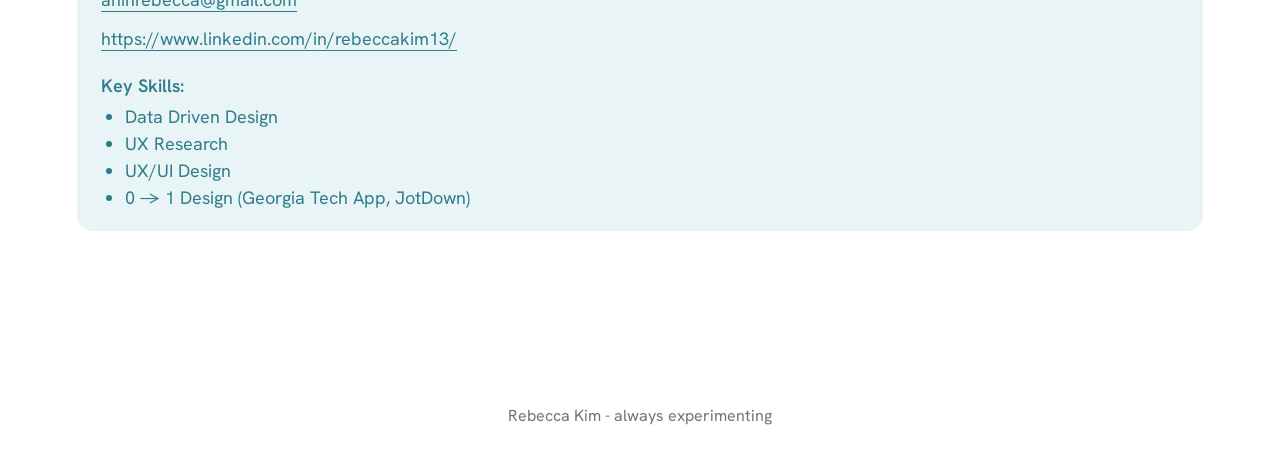
==== commit 16ce21bf: "Intro paragraph in light gray frame; new footer text" ====
--- a/about.html
+++ b/about.html
@@ -136,7 +136,7 @@
       </section>
     </main>
 
-    <footer class="footer">rebecca kim - made with coffee chats and daydreams :)</footer>
+    <footer class="footer">Rebecca Kim - always experimenting</footer>
   </div>
 </body>
 </html>
--- a/styles.css
+++ b/styles.css
@@ -214,7 +214,7 @@
 }
 
 .nav__links a:hover {
-  color: var(--teal-dark);
+  color: var(--primary);
 }
 
 .nav__links a[aria-current="page"] {
@@ -267,7 +267,6 @@
 }
 
 .icon-link:hover {
-  color: var(--teal-dark);
   transform: translateY(-2px);
 }
 
@@ -297,7 +296,7 @@
 }
 
 .button--back:hover {
-  color: var(--teal-dark);
+  color: var(--primary);
 }
 
 /* ---------- home ---------- */
@@ -428,6 +427,11 @@
     position: sticky;
     top: calc(var(--nav-h) + 37px);
     align-self: start;
+    /* Fill the viewport so the closing paragraph sits at the very bottom. */
+    height: calc(100vh - var(--nav-h) - 37px - var(--s-6));
+  }
+  .intro__about {
+    margin-top: auto;
   }
 }
 
@@ -460,6 +464,15 @@
   font-size: 16px; /* same size and tracking as the roles */
   letter-spacing: -0.01em;
   color: var(--secondary);
+}
+
+.intro__about {
+  padding: var(--s-4);
+  border-radius: var(--radius-lg);
+  background: #f6f6f6;
+  font-size: 14px;
+  letter-spacing: -0.01em;
+  color: var(--primary);
 }
 
 .intro__roles {
@@ -586,14 +599,6 @@
 
 a.card:hover .card__media img {
   transform: scale(1.02);
-}
-
-.card__title {
-  transition: color 0.2s var(--ease);
-}
-
-a.card:hover .card__title {
-  color: var(--teal-dark);
 }
 
 .card__badge {
@@ -718,8 +723,7 @@
 }
 
 .about__text a:not(.button) {
-  color: var(--teal-dark);
-  border-bottom: 1px solid var(--teal-dark);
+  border-bottom: 1px solid var(--disabled);
 }
 
 .about__text a:not(.button) {
@@ -727,8 +731,8 @@
 }
 
 .about__text a:not(.button):hover {
-  color: var(--teal);
-  border-color: var(--teal);
+  color: var(--teal-dark);
+  border-color: var(--teal-dark);
 }
 
 .about__text .button {
@@ -797,14 +801,13 @@
 }
 
 .exp__org a {
+  border-bottom: 1px solid var(--disabled);
+  transition: color 0.2s var(--ease), border-color 0.2s var(--ease);
+}
+
+.exp__org a:hover {
   color: var(--teal-dark);
-  border-bottom: 1px solid var(--teal-dark);
-  transition: color 0.2s var(--ease), border-color 0.2s var(--ease);
-}
-
-.exp__org a:hover {
-  color: var(--teal);
-  border-color: var(--teal);
+  border-color: var(--teal-dark);
 }
 
 .exp__date {
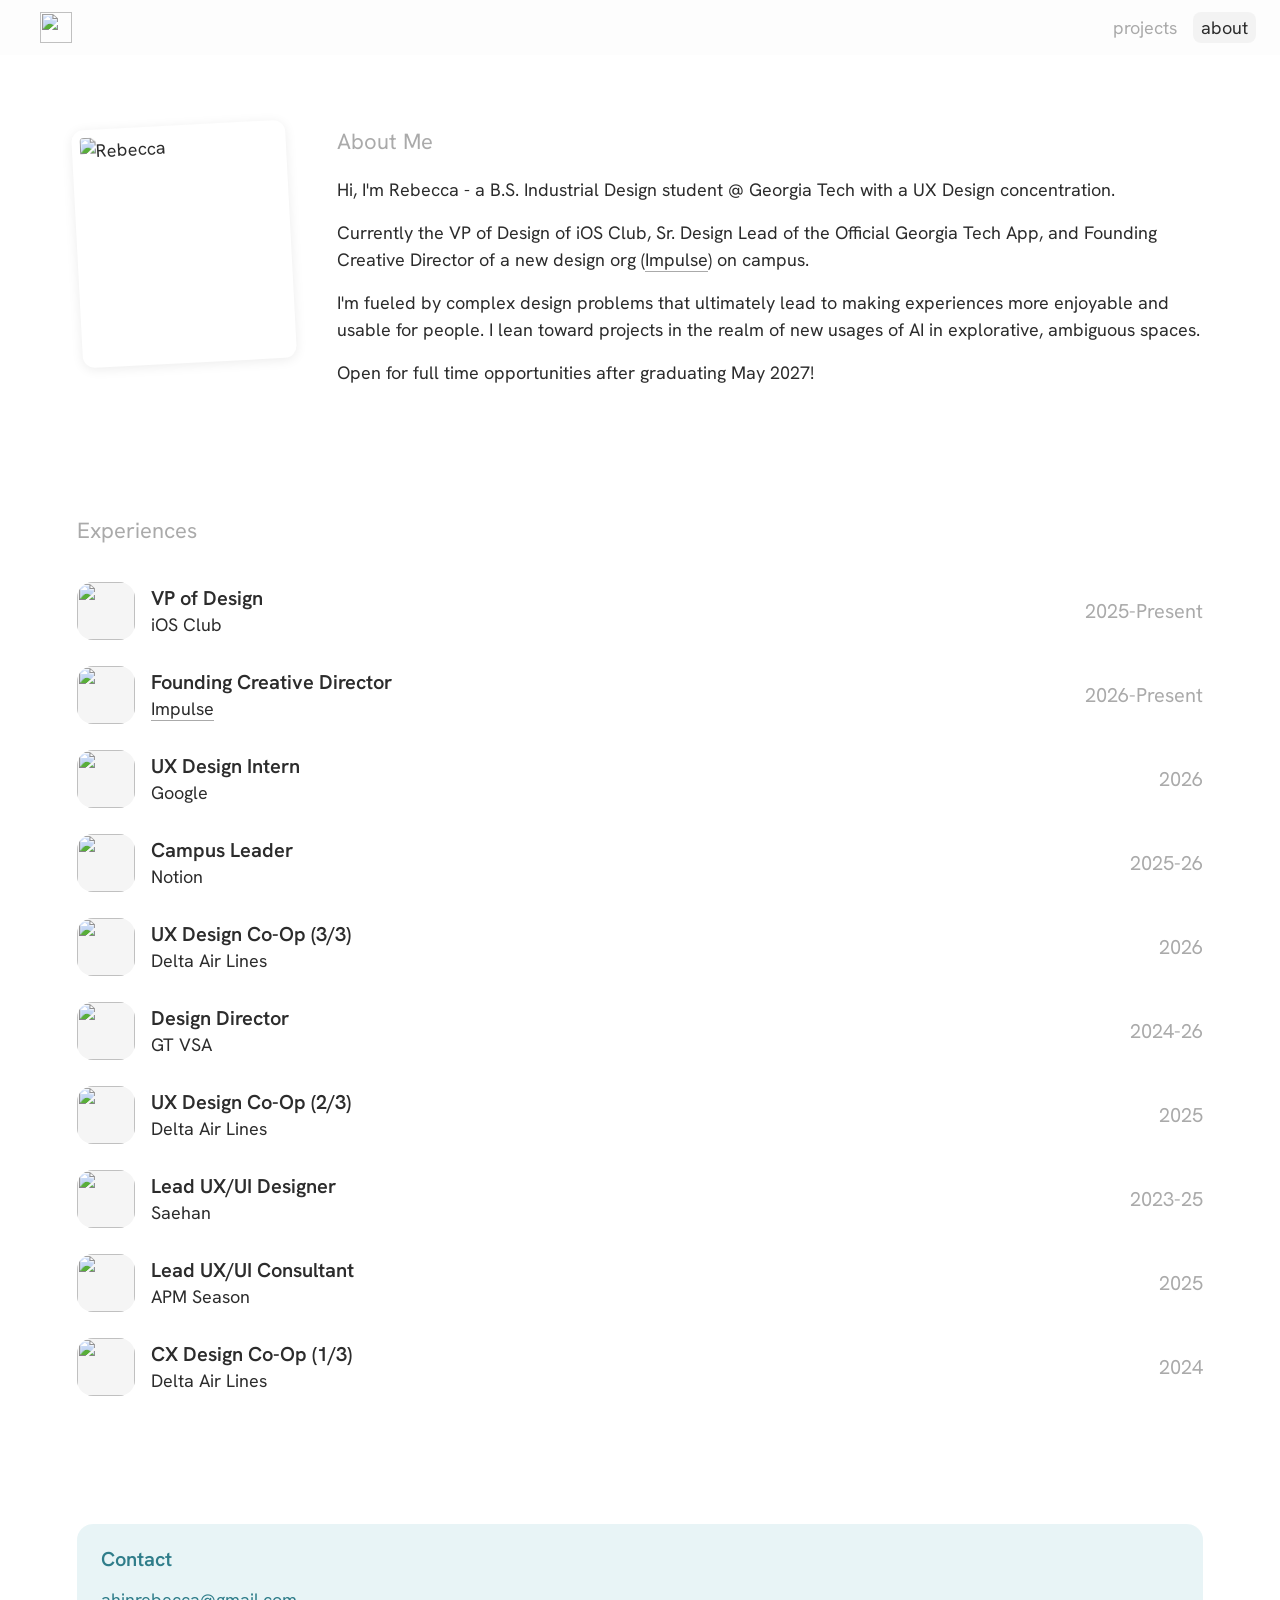
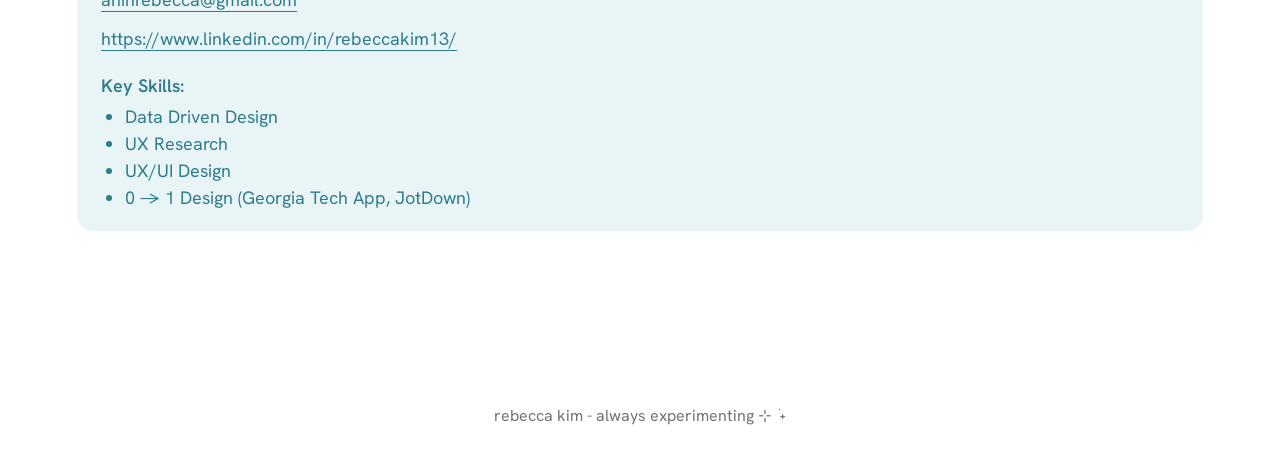
==== commit b0fcd383: "Footer: add sparkle" ====
--- a/about.html
+++ b/about.html
@@ -136,7 +136,7 @@
       </section>
     </main>
 
-    <footer class="footer">Rebecca Kim - always experimenting</footer>
+    <footer class="footer">rebecca kim - always experimenting ⊹ ࣪ ˖</footer>
   </div>
 </body>
 </html>
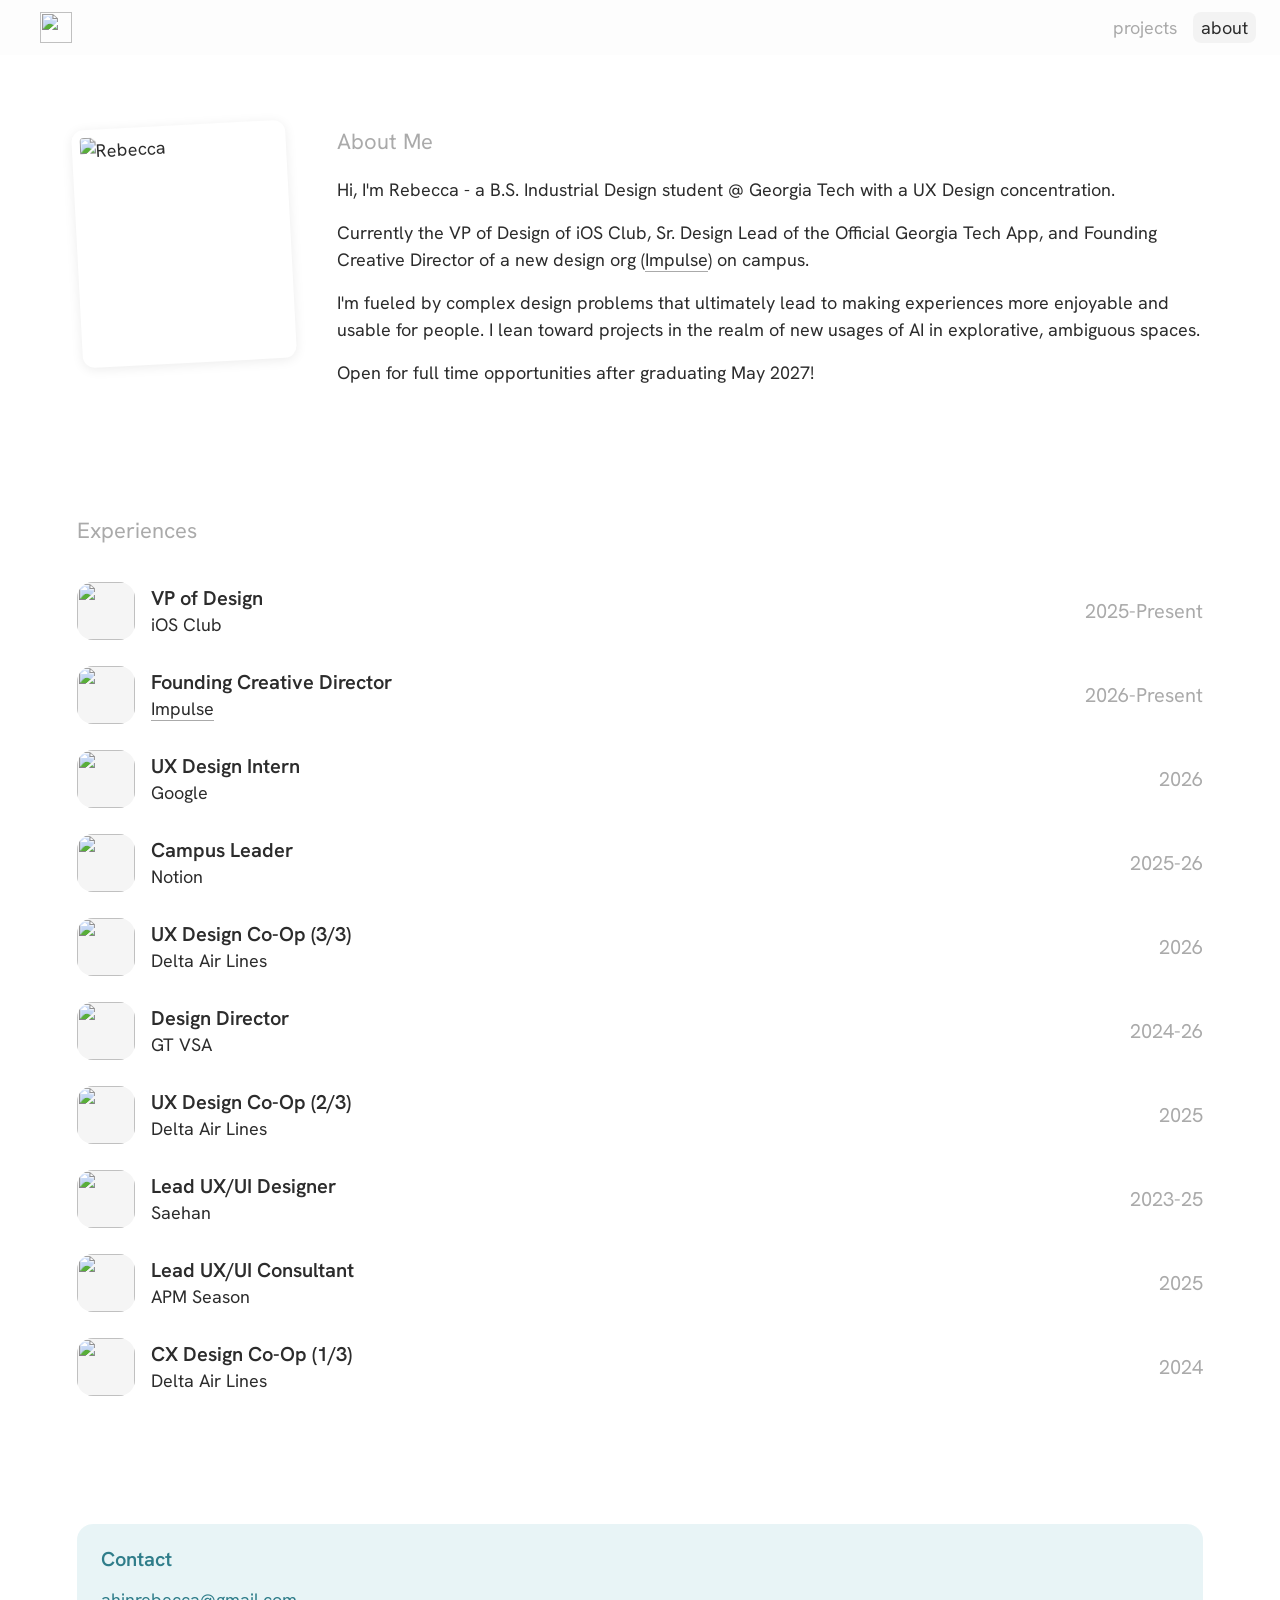
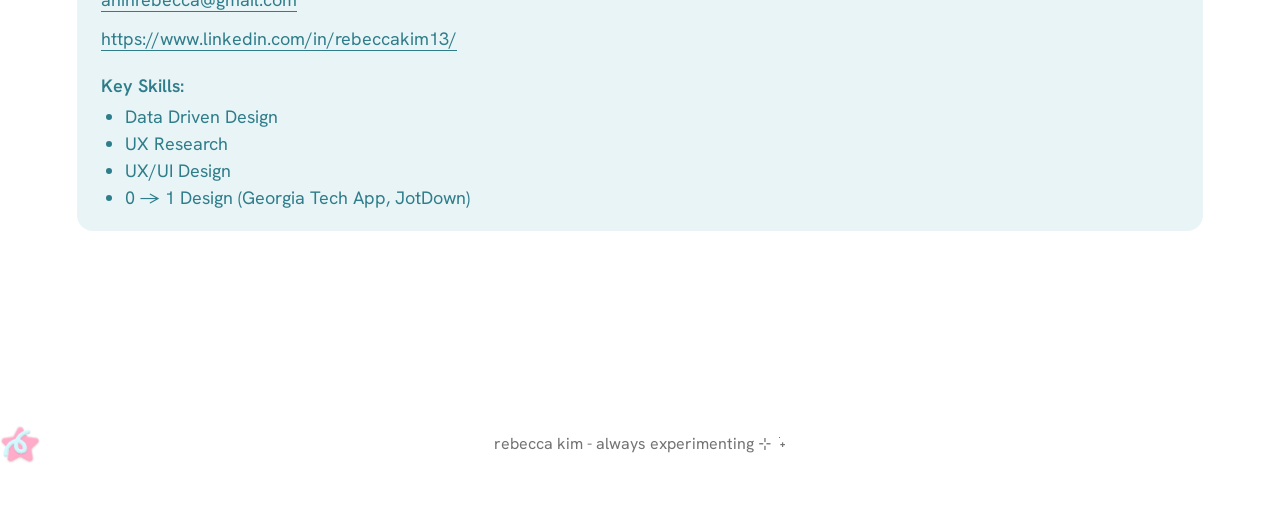
==== commit ccfecde7: "Draggable, tossable RK logo in footer; fill APM Season timeline Co-Authored-By: Claude Sonnet 5.5 <n" ====
--- a/about.html
+++ b/about.html
@@ -138,5 +138,6 @@
 
     <footer class="footer">rebecca kim - always experimenting ⊹ ࣪ ˖</footer>
   </div>
+<script src="footer.js"></script>
 </body>
 </html>
--- a/styles.css
+++ b/styles.css
@@ -868,3 +868,26 @@
     scroll-behavior: auto !important;
   }
 }
+
+/* footer: draggable logo */
+.footer {
+  position: relative;
+  overflow: hidden;
+  min-height: 160px;
+  display: flex;
+  align-items: center;
+  justify-content: center;
+}
+.footer__logo {
+  position: absolute;
+  top: 0;
+  left: 0;
+  width: 40px;
+  height: 40px;
+  cursor: grab;
+  touch-action: none;
+  user-select: none;
+  -webkit-user-drag: none;
+  will-change: transform;
+}
+.footer__logo.is-dragging { cursor: grabbing; }
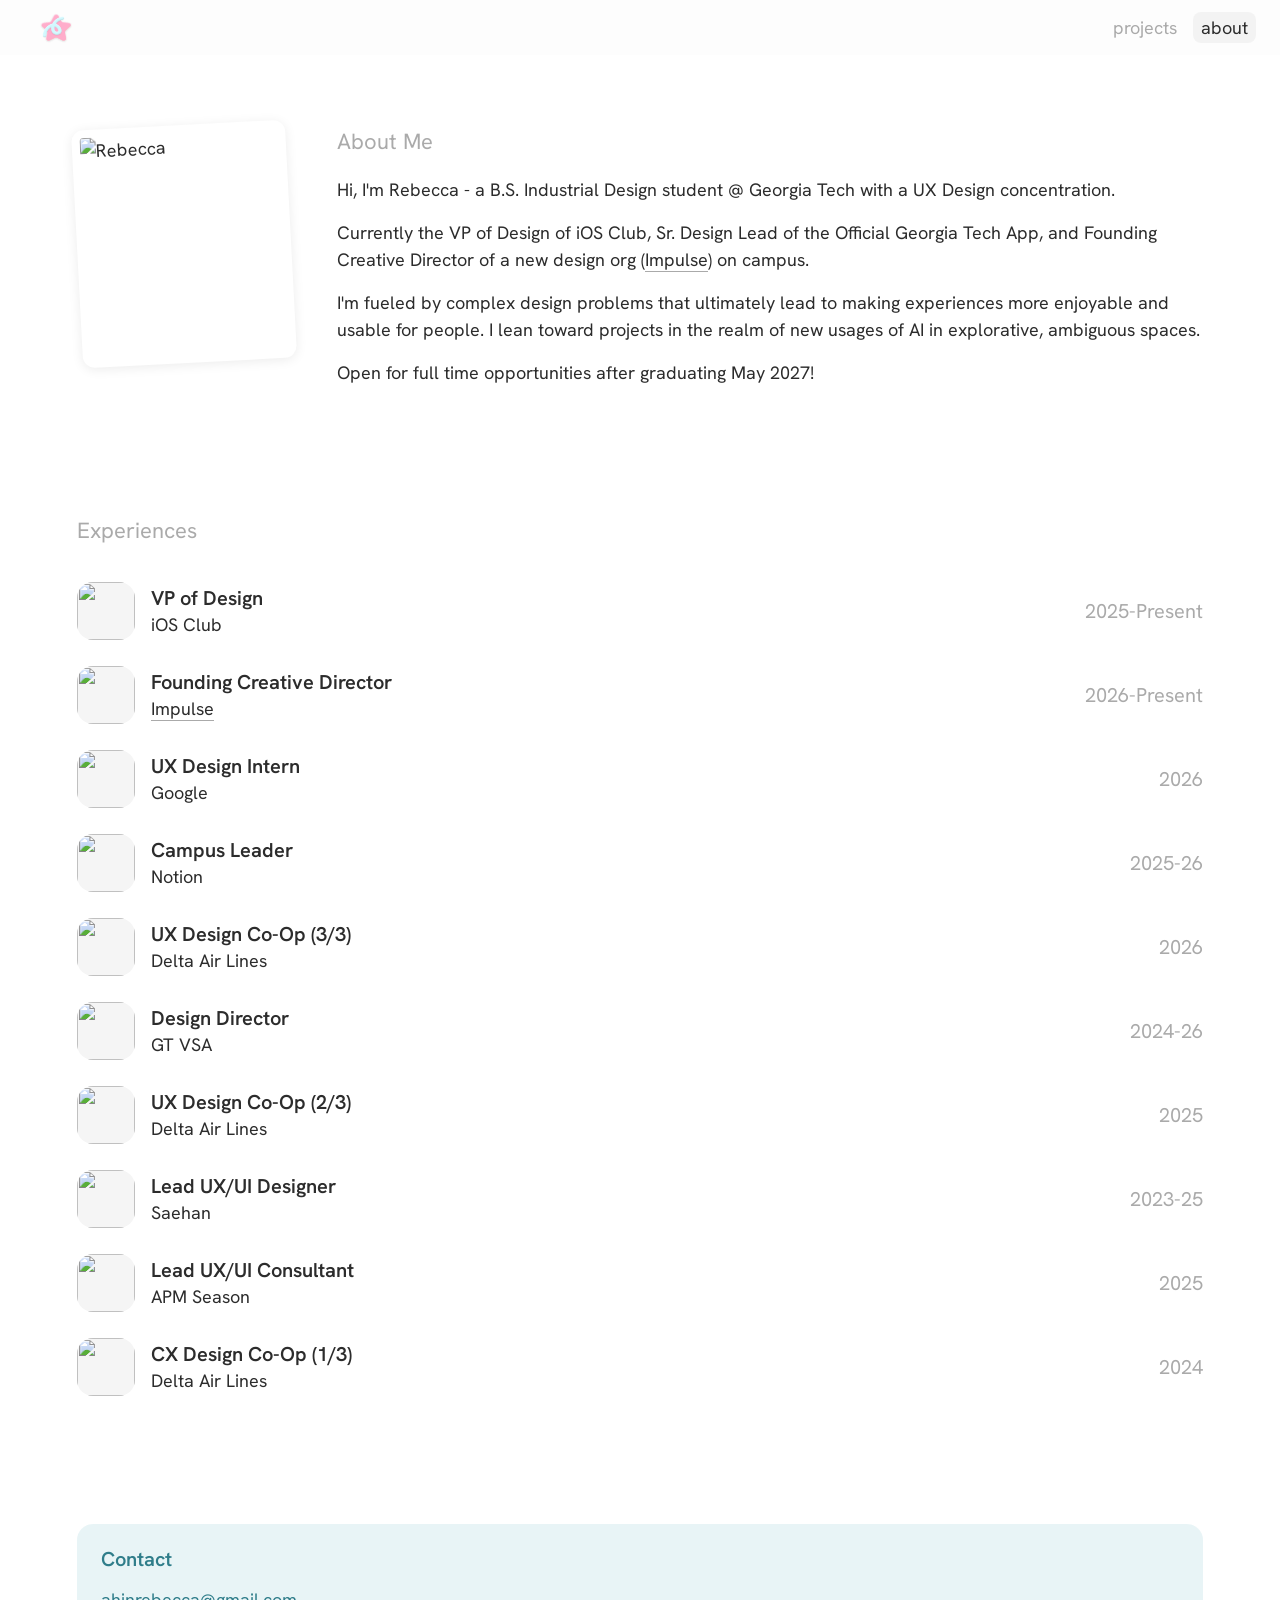
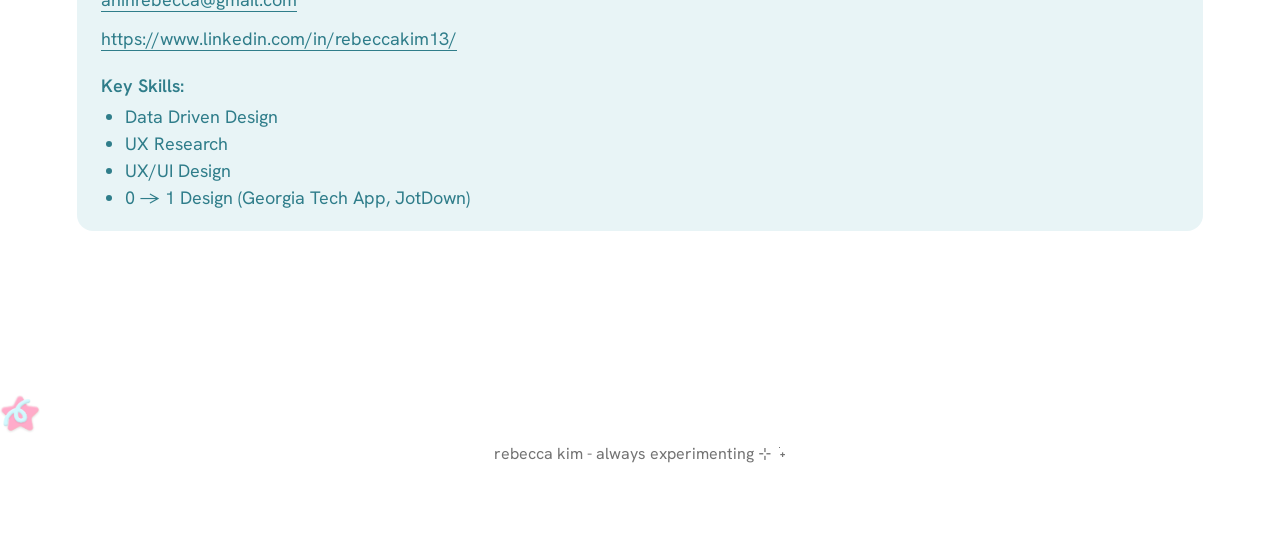
==== commit 83c728a8: "Replace JotDown with Chi; pink star nav logo; new home bio Co-Authored-By: Claude Sonnet 5.5 <norepl" ====
--- a/about.html
+++ b/about.html
@@ -17,7 +17,7 @@
     <header class="nav">
       <div class="nav__inner">
         <a class="nav__logo" href="index.html" aria-label="Rebecca Kim, home">
-          <img src="https://framerusercontent.com/images/XBsXSZw0ROfDt5HvyOhJeNhivo.png" alt="" width="32" height="31">
+          <img src="assets/images/star-logo.png" alt="" width="32" height="31">
         </a>
         <nav aria-label="Primary">
           <ul class="nav__links">
--- a/styles.css
+++ b/styles.css
@@ -417,24 +417,6 @@
   padding: 37px var(--edge-r) var(--s-32) var(--edge-l);
 }
 
-@media (min-width: 1000px) {
-  .home-linear {
-    grid-template-columns: 370px minmax(0, 1fr);
-    column-gap: 52px;
-  }
-  /* The intro stays put while the project list scrolls. */
-  .intro {
-    position: sticky;
-    top: calc(var(--nav-h) + 37px);
-    align-self: start;
-    /* Fill the viewport so the closing paragraph sits at the very bottom. */
-    height: calc(100vh - var(--nav-h) - 37px - var(--s-6));
-  }
-  .intro__about {
-    margin-top: auto;
-  }
-}
-
 @media (max-width: 809px) {
   .home-linear {
     padding: var(--s-6) var(--edge-r) var(--s-16) var(--edge-l);
@@ -460,8 +442,17 @@
   letter-spacing: -0.05em;
 }
 
+.intro__signature {
+  display: block;
+  /* Full-bleed so the trailing line runs off the viewport edges instead of ending mid-page. */
+  width: calc(100% + var(--edge-l) + var(--edge-r));
+  max-width: none;
+  height: auto;
+  margin-left: calc(-1 * var(--edge-l));
+}
+
 .intro__bio {
-  font-size: 16px; /* same size and tracking as the roles */
+  font-size: 22px;
   letter-spacing: -0.01em;
   color: var(--secondary);
 }
@@ -873,7 +864,7 @@
 .footer {
   position: relative;
   overflow: hidden;
-  min-height: 160px;
+  min-height: 180px;
   display: flex;
   align-items: center;
   justify-content: center;
@@ -891,3 +882,14 @@
   will-change: transform;
 }
 .footer__logo.is-dragging { cursor: grabbing; }
+.footer__hint {
+  position: absolute;
+  transform: translate(-50%, -100%);
+  font-size: 11px;
+  line-height: 1;
+  white-space: nowrap;
+  pointer-events: none;
+  opacity: 0;
+  transition: opacity 0.3s ease;
+}
+.footer__hint.is-visible { opacity: 1; }
